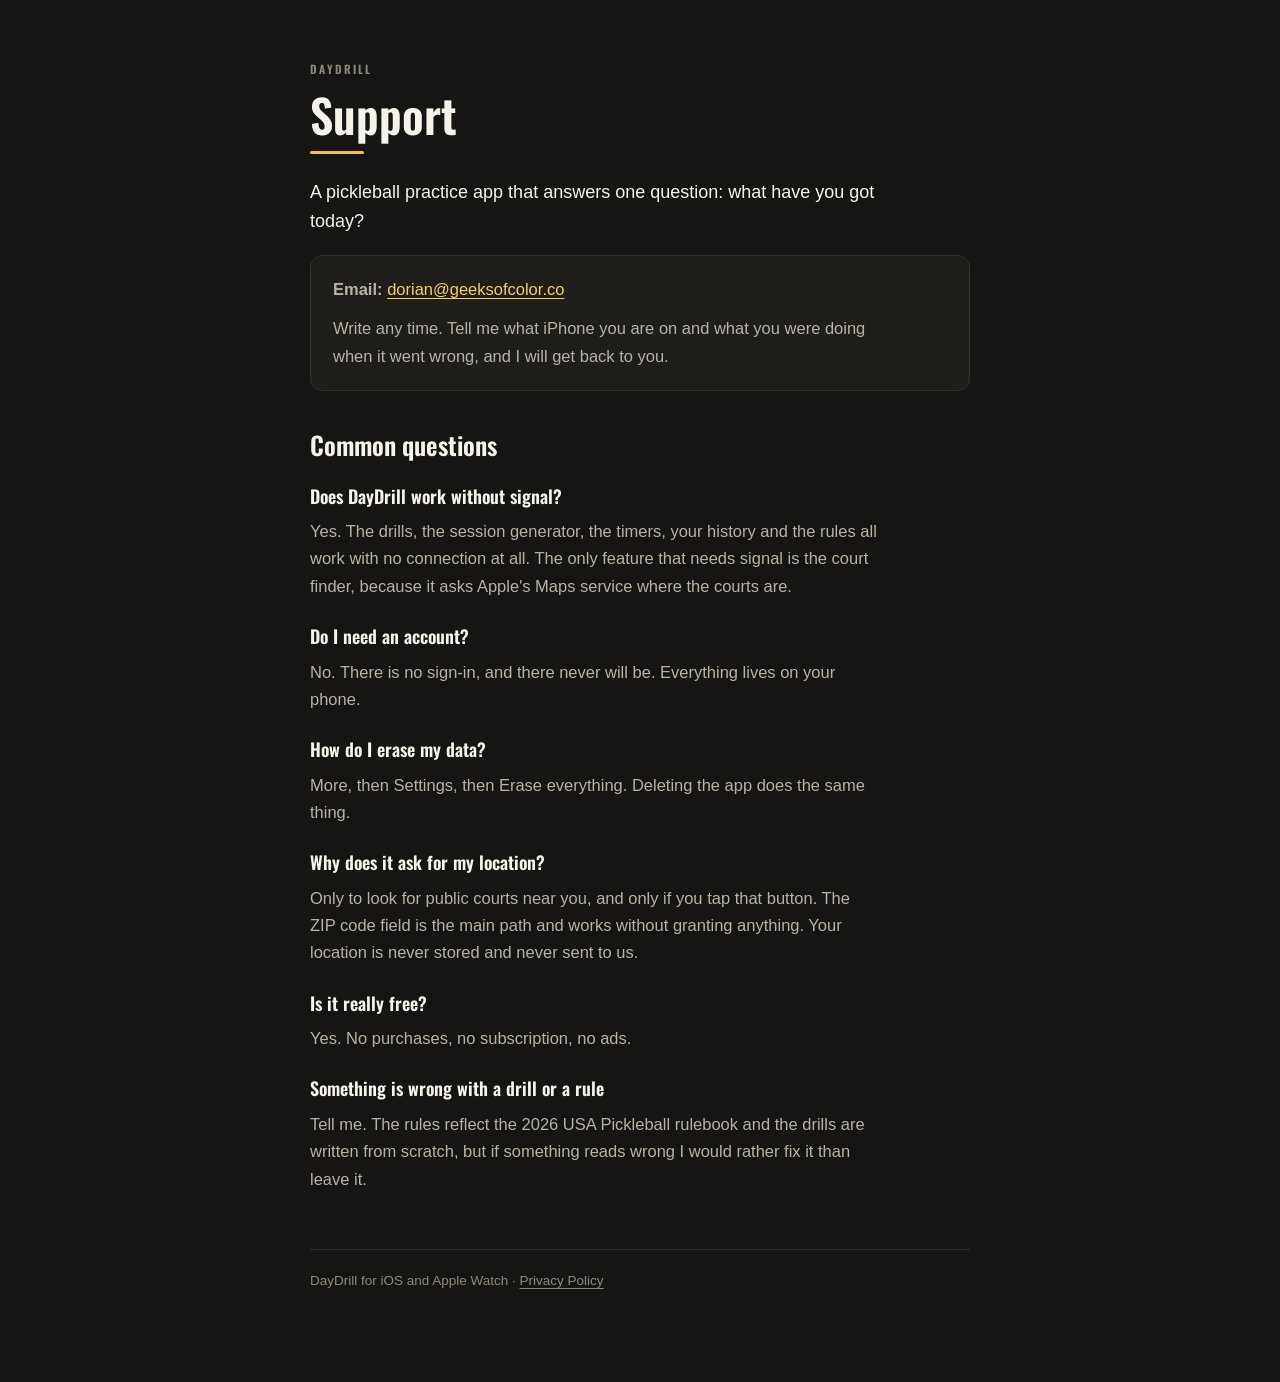
==== index.html @ c5a78f8f "DayDrill support and privacy pages Source of truth is site/ in the DrillDay repo. This is the publis" ====
<!doctype html>
<html lang="en">
<head>
<meta charset="utf-8">
<meta name="viewport" content="width=device-width, initial-scale=1">
<title>DayDrill — Support</title>
<meta name="description" content="Help and contact for DayDrill, the pickleball practice app.">
<link rel="preconnect" href="https://fonts.googleapis.com">
<link rel="preconnect" href="https://fonts.gstatic.com" crossorigin>
<link rel="stylesheet" href="https://fonts.googleapis.com/css2?family=Oswald:wght@600&display=swap">
<link rel="stylesheet" href="_style.css">
</head>
<body>
<div class="wrap">

<header>
  <span class="kicker">DayDrill</span>
  <h1>Support</h1>
  <div class="rule"></div>
  <p class="lead">A pickleball practice app that answers one question: what have you got today?</p>
</header>

<div class="card">
  <p><strong>Email:</strong> <a href="mailto:dorian@geeksofcolor.co">dorian@geeksofcolor.co</a></p>
  <p>Write any time. Tell me what iPhone you are on and what you were doing when it went wrong, and I will get back to you.</p>
</div>

<h2>Common questions</h2>

<h2 style="font-size:18px;margin-top:26px">Does DayDrill work without signal?</h2>
<p>Yes. The drills, the session generator, the timers, your history and the rules all work with no connection at all. The only feature that needs signal is the court finder, because it asks Apple's Maps service where the courts are.</p>

<h2 style="font-size:18px;margin-top:26px">Do I need an account?</h2>
<p>No. There is no sign-in, and there never will be. Everything lives on your phone.</p>

<h2 style="font-size:18px;margin-top:26px">How do I erase my data?</h2>
<p>More, then Settings, then Erase everything. Deleting the app does the same thing.</p>

<h2 style="font-size:18px;margin-top:26px">Why does it ask for my location?</h2>
<p>Only to look for public courts near you, and only if you tap that button. The ZIP code field is the main path and works without granting anything. Your location is never stored and never sent to us.</p>

<h2 style="font-size:18px;margin-top:26px">Is it really free?</h2>
<p>Yes. No purchases, no subscription, no ads.</p>

<h2 style="font-size:18px;margin-top:26px">Something is wrong with a drill or a rule</h2>
<p>Tell me. The rules reflect the 2026 USA Pickleball rulebook and the drills are written from scratch, but if something reads wrong I would rather fix it than leave it.</p>

<footer>
  DayDrill for iOS and Apple Watch · <a href="privacy.html">Privacy Policy</a>
</footer>

</div>
</body>
</html>
---- _style.css ----
/* DrillDay's own tokens, dark half — the app is dark-first and these pages
   are the app's voice on the open web. Values match Sources/Models/Palette.swift. */
:root{
  --bg:#161513; --surface:#1F1E1B; --ink:#F6F3EA; --ink2:#B8B2A4; --ink3:#8E887B;
  --line:#302E29; --gold:#F0C040; --goldink:#F5CF62;
}
*{box-sizing:border-box}
body{
  margin:0; padding:0 20px 90px; background:var(--bg); color:var(--ink);
  font:16.5px/1.65 -apple-system,BlinkMacSystemFont,"Segoe UI",Inter,sans-serif;
  -webkit-font-smoothing:antialiased;
}
.wrap{max-width:660px;margin:0 auto}
header{padding:60px 0 0;display:flex;flex-direction:column;gap:12px}
.kicker{
  font-family:Oswald,"Arial Narrow",sans-serif;font-weight:600;font-size:11.5px;
  letter-spacing:.18em;text-transform:uppercase;color:var(--ink3);
}
h1{
  font-family:Oswald,"Arial Narrow",sans-serif;font-weight:600;margin:0;
  font-size:clamp(32px,7vw,46px);line-height:1.04;text-wrap:balance;
}
h2{
  font-family:Oswald,"Arial Narrow",sans-serif;font-weight:600;margin:40px 0 0;
  font-size:clamp(20px,4vw,25px);line-height:1.15;
}
/* Gold is paint, never a word. */
.rule{height:3px;width:54px;background:var(--gold);border-radius:2px}
p{margin:12px 0 0;color:var(--ink2);max-width:62ch}
p.lead{color:var(--ink);font-size:18px}
a{color:var(--goldink);text-underline-offset:3px}
a:focus-visible{outline:2px solid var(--goldink);outline-offset:3px;border-radius:3px}
ul{margin:12px 0 0;padding-left:20px;color:var(--ink2);max-width:62ch}
li{margin:6px 0}
.card{
  margin-top:18px;background:var(--surface);border:1px solid var(--line);
  border-radius:12px;padding:20px 22px;
}
.card p:first-child{margin-top:0}
footer{
  margin-top:56px;padding-top:20px;border-top:1px solid var(--line);
  color:var(--ink3);font-size:13.5px;
}
footer a{color:var(--ink3)}
@media (max-width:520px){ body{padding:0 16px 70px} .card{padding:16px} }
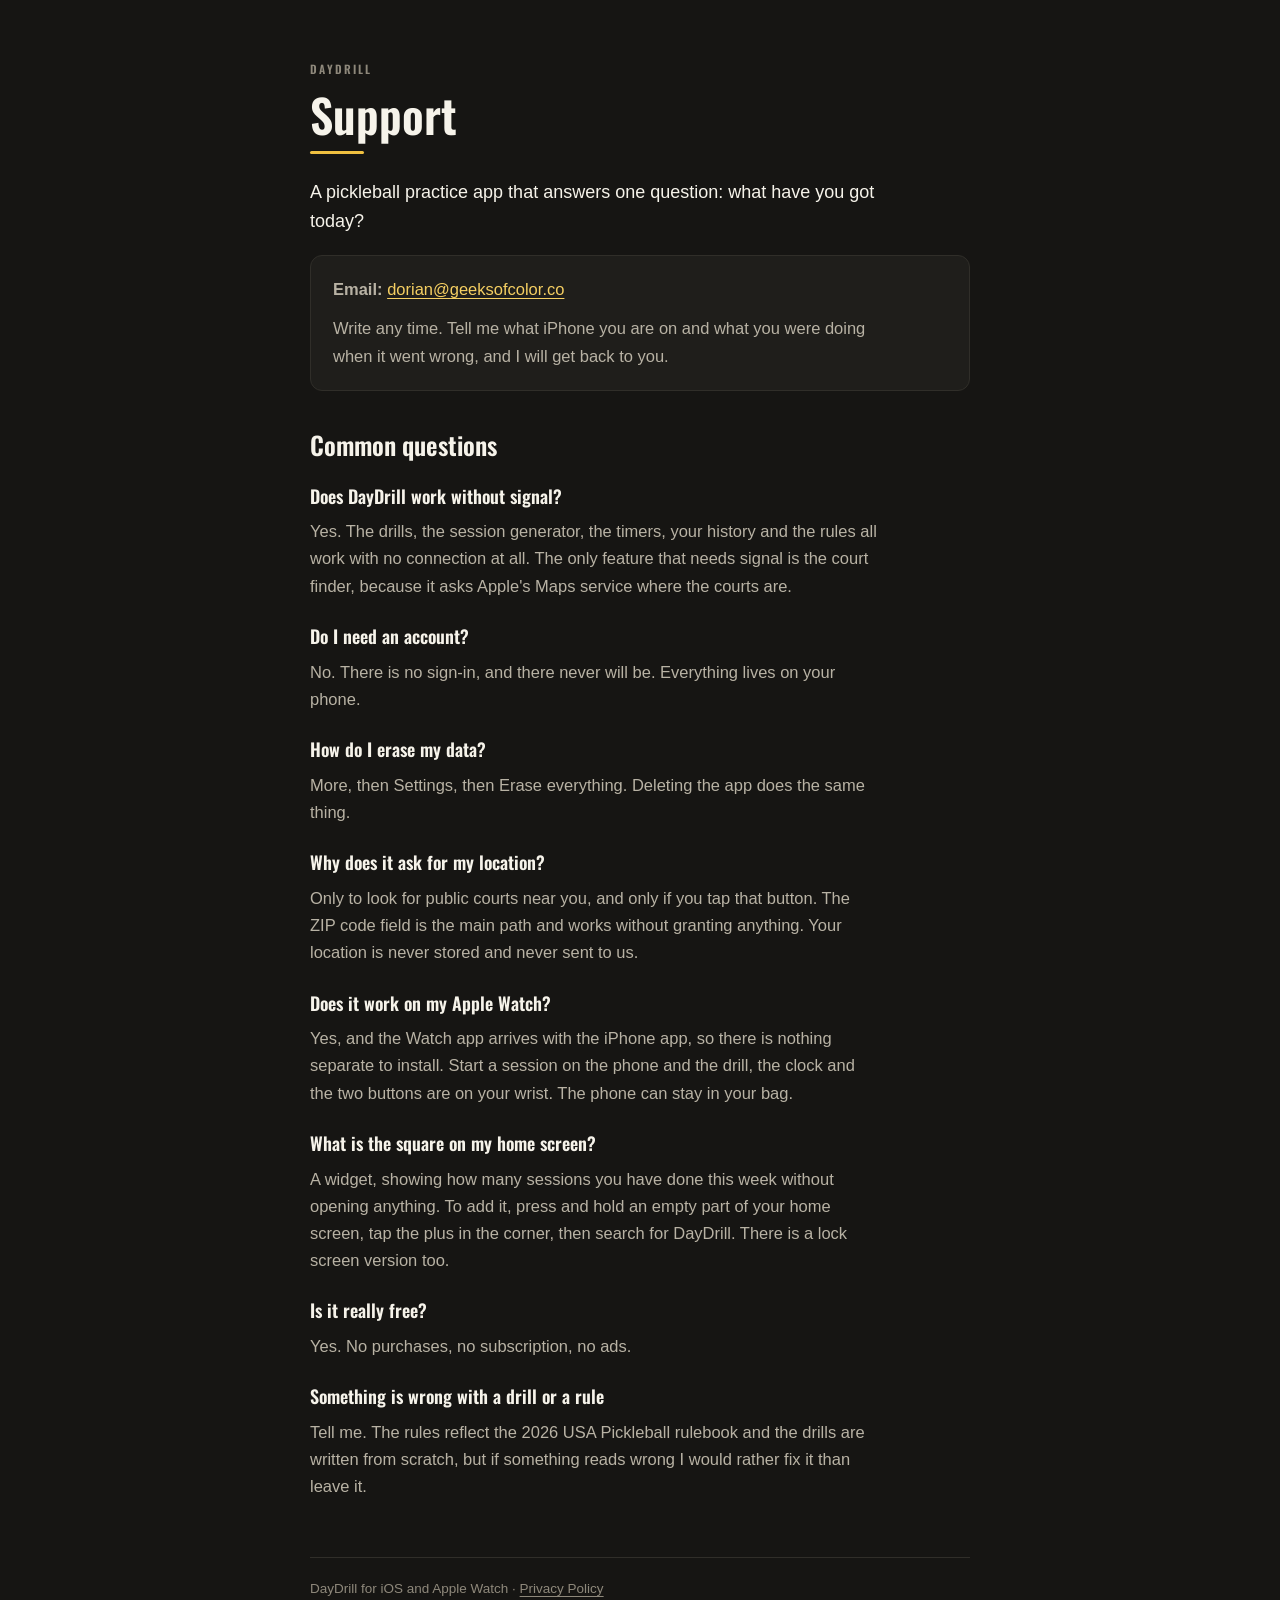
==== commit fd4def43: "Answer the two questions the Watch and the widget will raise The support page is the App Store listi" ====
--- a/index.html
+++ b/index.html
@@ -39,6 +39,12 @@
 <h2 style="font-size:18px;margin-top:26px">Why does it ask for my location?</h2>
 <p>Only to look for public courts near you, and only if you tap that button. The ZIP code field is the main path and works without granting anything. Your location is never stored and never sent to us.</p>
 
+<h2 style="font-size:18px;margin-top:26px">Does it work on my Apple Watch?</h2>
+<p>Yes, and the Watch app arrives with the iPhone app, so there is nothing separate to install. Start a session on the phone and the drill, the clock and the two buttons are on your wrist. The phone can stay in your bag.</p>
+
+<h2 style="font-size:18px;margin-top:26px">What is the square on my home screen?</h2>
+<p>A widget, showing how many sessions you have done this week without opening anything. To add it, press and hold an empty part of your home screen, tap the plus in the corner, then search for DayDrill. There is a lock screen version too.</p>
+
 <h2 style="font-size:18px;margin-top:26px">Is it really free?</h2>
 <p>Yes. No purchases, no subscription, no ads.</p>
 
